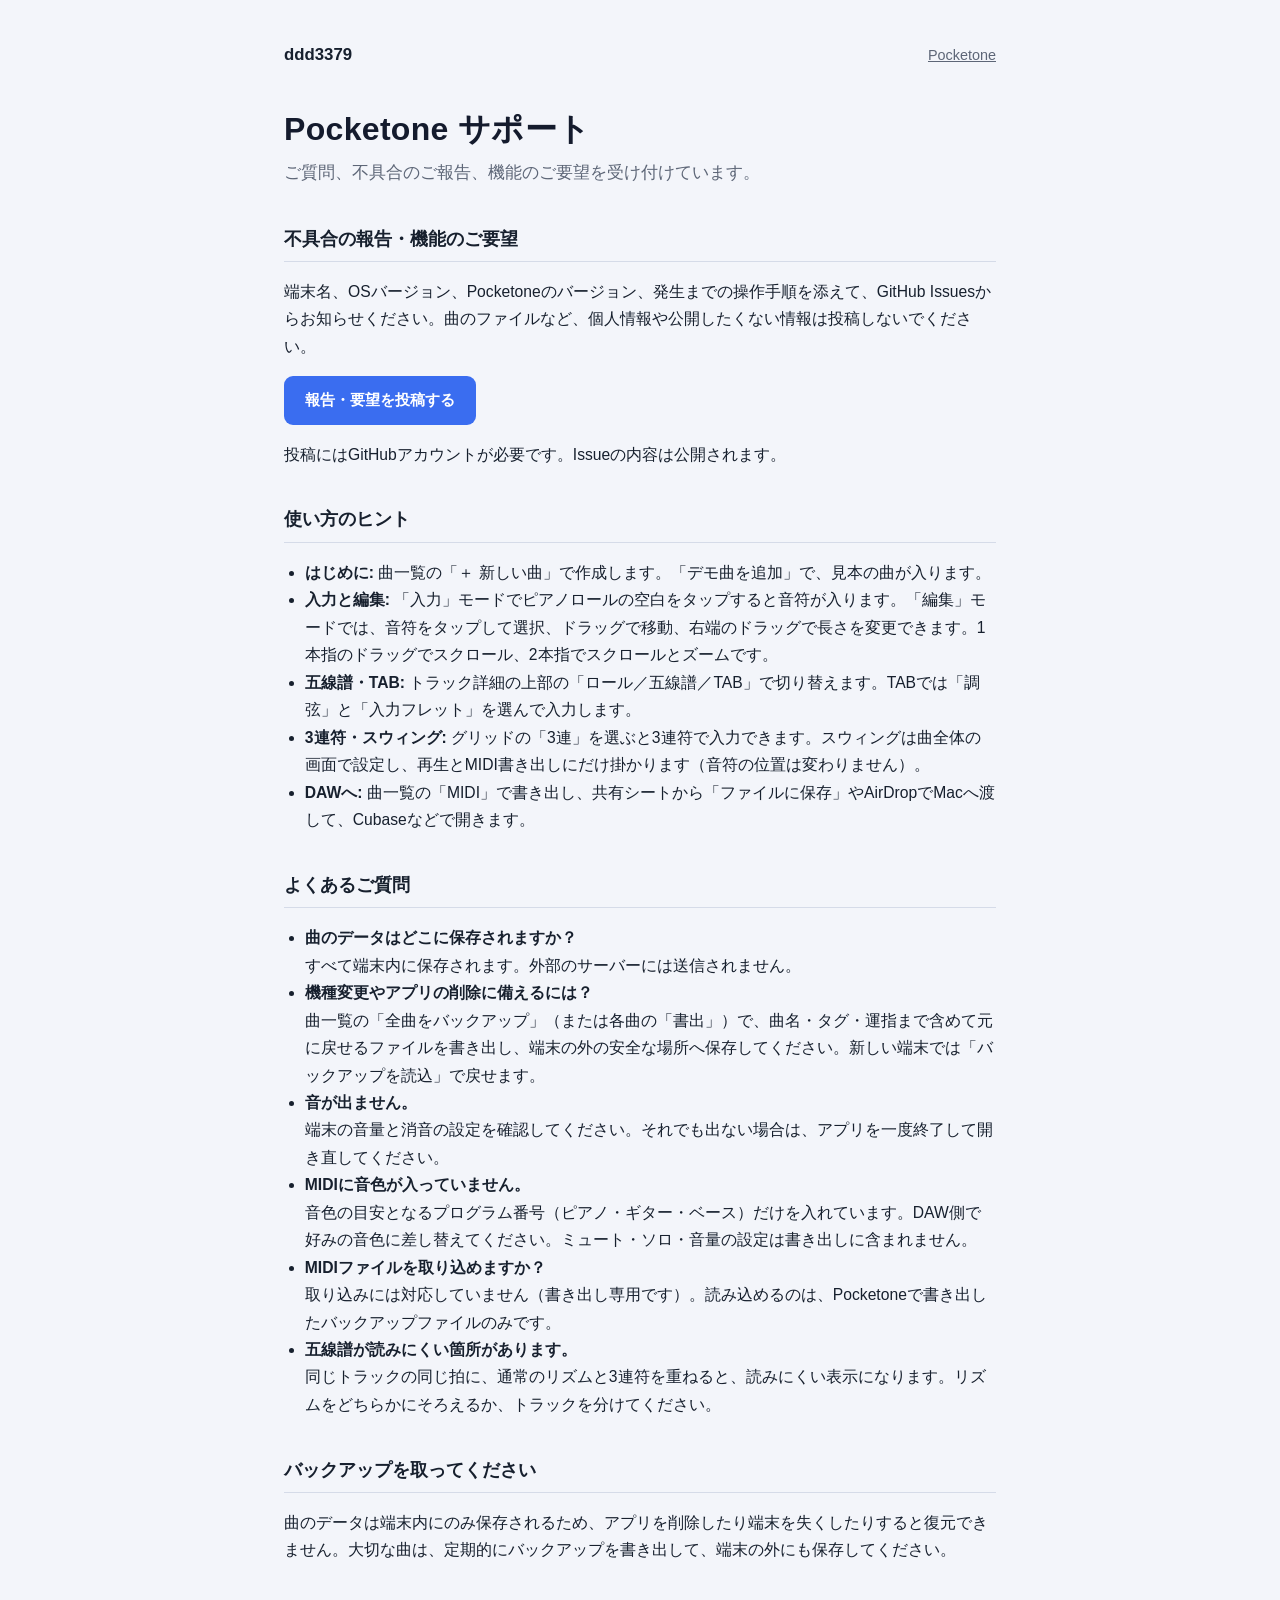
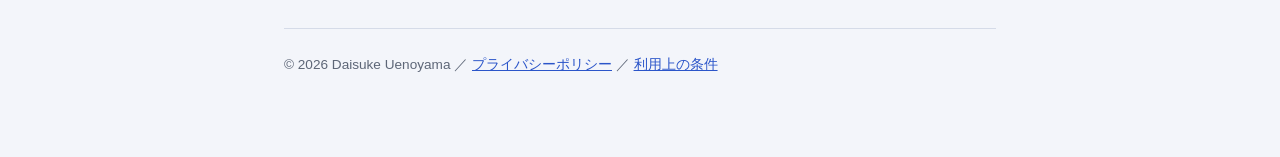
==== pocketone/support.html @ 463555d8 "Add Pocketone support and privacy pages" ====
<!doctype html>
<html lang="ja">
<head>
  <meta charset="utf-8">
  <meta name="viewport" content="width=device-width, initial-scale=1">
  <title>Pocketone — サポート</title>
  <link rel="stylesheet" href="./style.css">
</head>
<body>
<div class="wrap">
  <header class="site">
    <a class="brand" href="/">ddd3379</a>
    <nav class="crumbs"><a href="./">Pocketone</a></nav>
  </header>

  <h1>Pocketone サポート</h1>
  <p class="lead">ご質問、不具合のご報告、機能のご要望を受け付けています。</p>

  <h2>不具合の報告・機能のご要望</h2>
  <p>端末名、OSバージョン、Pocketoneのバージョン、発生までの操作手順を添えて、GitHub Issuesからお知らせください。曲のファイルなど、個人情報や公開したくない情報は投稿しないでください。</p>
  <p><a class="button" href="https://github.com/ddd3379/ddd3379.github.io/issues/new?title=%5BPocketone%5D%20">報告・要望を投稿する</a></p>
  <p>投稿にはGitHubアカウントが必要です。Issueの内容は公開されます。</p>

  <h2>使い方のヒント</h2>
  <ul class="plain">
    <li><strong>はじめに:</strong> 曲一覧の「＋ 新しい曲」で作成します。「デモ曲を追加」で、見本の曲が入ります。</li>
    <li><strong>入力と編集:</strong> 「入力」モードでピアノロールの空白をタップすると音符が入ります。「編集」モードでは、音符をタップして選択、ドラッグで移動、右端のドラッグで長さを変更できます。1本指のドラッグでスクロール、2本指でスクロールとズームです。</li>
    <li><strong>五線譜・TAB:</strong> トラック詳細の上部の「ロール／五線譜／TAB」で切り替えます。TABでは「調弦」と「入力フレット」を選んで入力します。</li>
    <li><strong>3連符・スウィング:</strong> グリッドの「3連」を選ぶと3連符で入力できます。スウィングは曲全体の画面で設定し、再生とMIDI書き出しにだけ掛かります（音符の位置は変わりません）。</li>
    <li><strong>DAWへ:</strong> 曲一覧の「MIDI」で書き出し、共有シートから「ファイルに保存」やAirDropでMacへ渡して、Cubaseなどで開きます。</li>
  </ul>

  <h2>よくあるご質問</h2>
  <ul class="plain">
    <li><strong>曲のデータはどこに保存されますか？</strong><br>すべて端末内に保存されます。外部のサーバーには送信されません。</li>
    <li><strong>機種変更やアプリの削除に備えるには？</strong><br>曲一覧の「全曲をバックアップ」（または各曲の「書出」）で、曲名・タグ・運指まで含めて元に戻せるファイルを書き出し、端末の外の安全な場所へ保存してください。新しい端末では「バックアップを読込」で戻せます。</li>
    <li><strong>音が出ません。</strong><br>端末の音量と消音の設定を確認してください。それでも出ない場合は、アプリを一度終了して開き直してください。</li>
    <li><strong>MIDIに音色が入っていません。</strong><br>音色の目安となるプログラム番号（ピアノ・ギター・ベース）だけを入れています。DAW側で好みの音色に差し替えてください。ミュート・ソロ・音量の設定は書き出しに含まれません。</li>
    <li><strong>MIDIファイルを取り込めますか？</strong><br>取り込みには対応していません（書き出し専用です）。読み込めるのは、Pocketoneで書き出したバックアップファイルのみです。</li>
    <li><strong>五線譜が読みにくい箇所があります。</strong><br>同じトラックの同じ拍に、通常のリズムと3連符を重ねると、読みにくい表示になります。リズムをどちらかにそろえるか、トラックを分けてください。</li>
  </ul>

  <h2>バックアップを取ってください</h2>
  <p>曲のデータは端末内にのみ保存されるため、アプリを削除したり端末を失くしたりすると復元できません。大切な曲は、定期的にバックアップを書き出して、端末の外にも保存してください。</p>

  <footer class="site">
    &copy; 2026 Daisuke Uenoyama ／ <a href="./privacy.html">プライバシーポリシー</a> ／ <a href="./terms.html">利用上の条件</a>
  </footer>
</div>
</body>
</html>
---- pocketone/style.css ----
:root {
  --ink: #17202e;
  --paper: #f3f5fa;
  --accent: #3a6df0;
  --accent-strong: #2b55c9;
  --muted: #5d6677;
  --border: #d5dbe8;
  --card: #ffffff;
  --navy: #141b2d;
}

@media (prefers-color-scheme: dark) {
  :root {
    --ink: #e8ecf4;
    --paper: #12151c;
    --accent: #4a82f5;
    --accent-strong: #8fb3ff;
    --muted: #a3acbd;
    --border: #2d3446;
    --card: #1b2030;
    --navy: #e8ecf4;
  }
}

* { box-sizing: border-box; }
html { -webkit-text-size-adjust: 100%; }
body {
  margin: 0;
  background: var(--paper);
  color: var(--ink);
  font-family: -apple-system, BlinkMacSystemFont, "Hiragino Sans", "Yu Gothic UI", "Segoe UI", sans-serif;
  line-height: 1.75;
}
.wrap { max-width: 760px; margin: 0 auto; padding: 2.5rem 1.5rem 5rem; }
header.site { display: flex; align-items: baseline; justify-content: space-between; gap: .75rem; flex-wrap: wrap; margin-bottom: 2.5rem; }
header.site a.brand { color: var(--ink); font-size: 1.05rem; font-weight: 700; text-decoration: none; }
nav.crumbs { color: var(--muted); font-size: .9rem; }
nav.crumbs a { color: var(--muted); }
.hero { display: grid; grid-template-columns: 112px 1fr; gap: 1.5rem; align-items: center; margin-bottom: 2rem; }
.app-icon { width: 112px; height: 112px; border-radius: 24px; box-shadow: 0 10px 28px rgba(0, 0, 0, .22); }
h1 { color: var(--navy); font-size: 2rem; letter-spacing: .01em; line-height: 1.3; margin: 0 0 .45rem; }
h2 { border-bottom: 1px solid var(--border); font-size: 1.15rem; margin: 2.2rem 0 .8rem; padding-bottom: .4rem; }
h3 { font-size: 1rem; margin: 1.6rem 0 .4rem; }
p, li { font-size: .98rem; }
p.lead { color: var(--muted); font-size: 1.05rem; margin: 0; }
a { color: var(--accent-strong); }
.updated { color: var(--muted); font-size: .85rem; margin-bottom: 2rem; }
.card { background: var(--card); border: 1px solid var(--border); border-radius: 14px; margin: 1rem 0; padding: 1.3rem 1.4rem; }
.card h2 { margin-top: 0; }
.button { background: var(--accent); border-radius: 9px; color: white; display: inline-block; font-size: .95rem; font-weight: 650; padding: .7rem 1.3rem; text-decoration: none; }
.button:visited { color: white; }
ul.plain { padding-left: 1.3rem; }
footer.site { border-top: 1px solid var(--border); color: var(--muted); font-size: .85rem; margin-top: 4rem; padding-top: 1.5rem; }
@media (max-width: 520px) {
  .hero { grid-template-columns: 76px 1fr; gap: 1rem; }
  .app-icon { border-radius: 17px; height: 76px; width: 76px; }
  h1 { font-size: 1.65rem; }
}
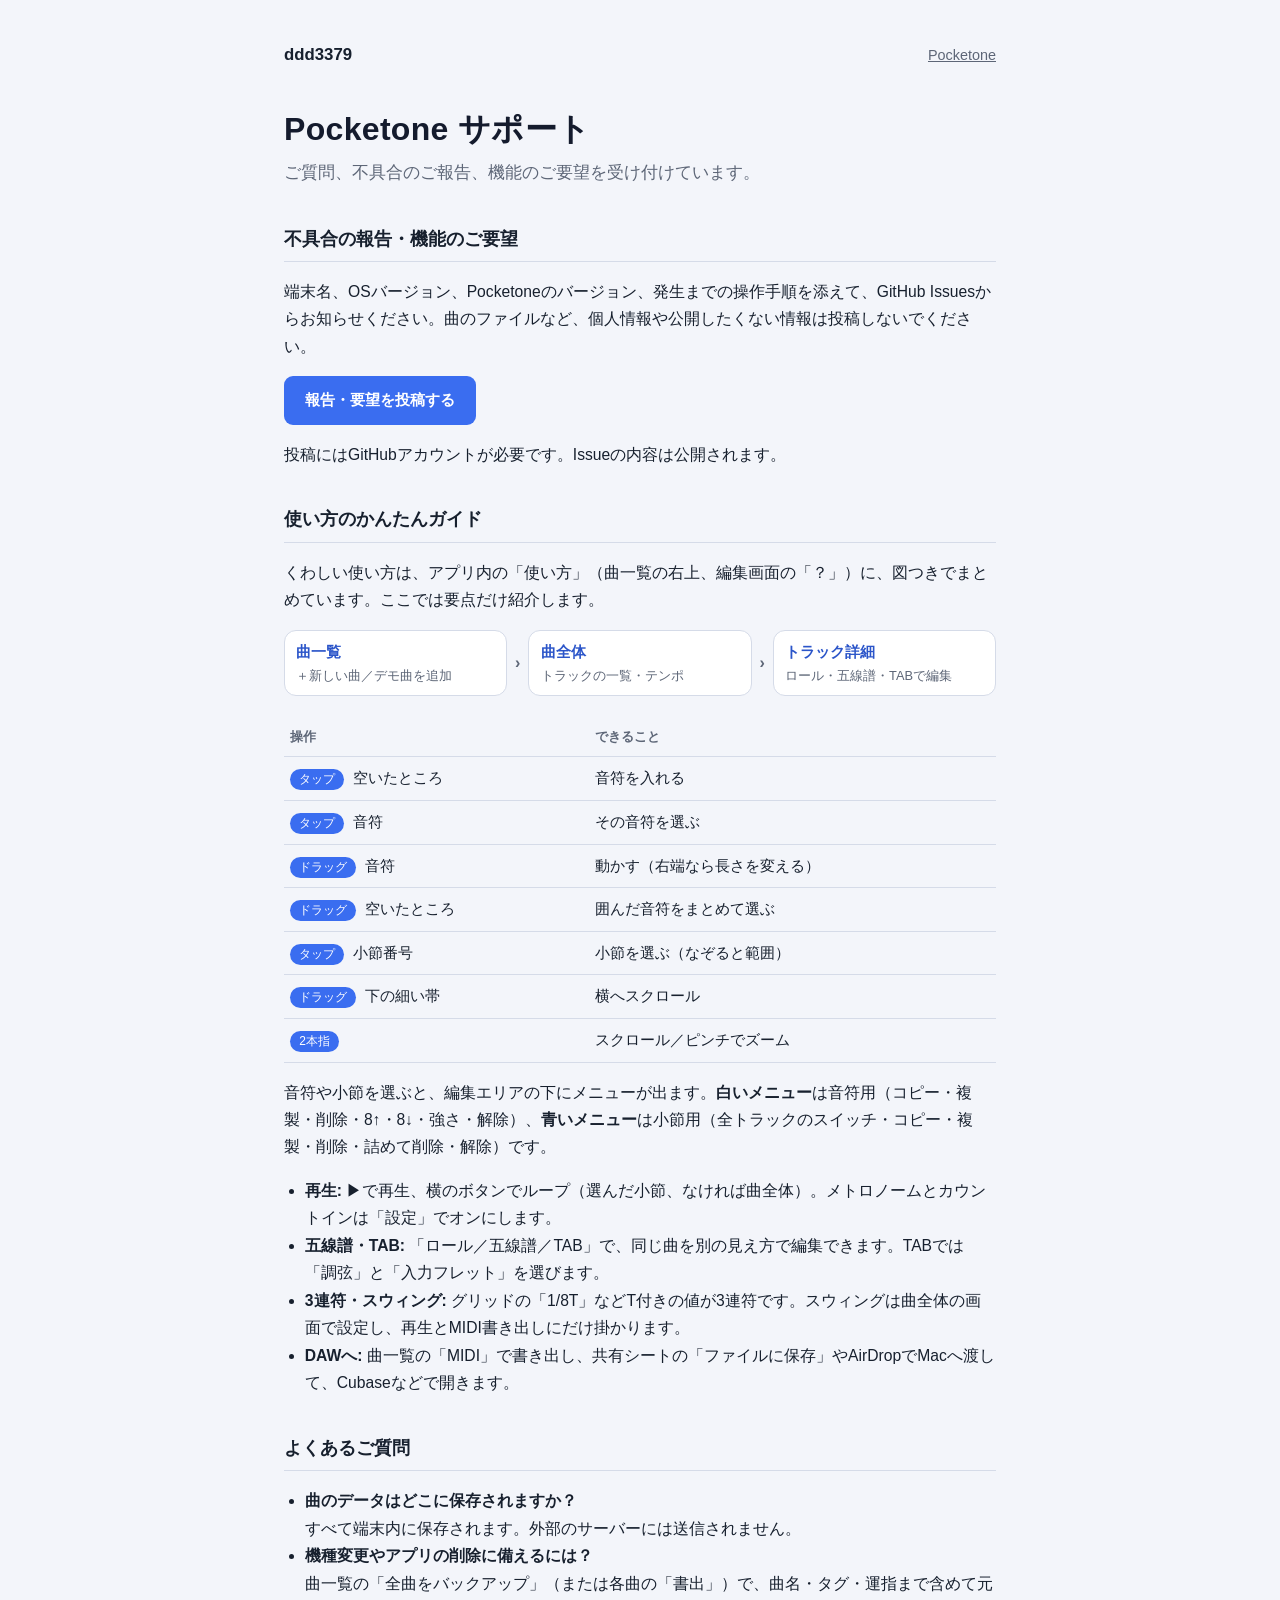
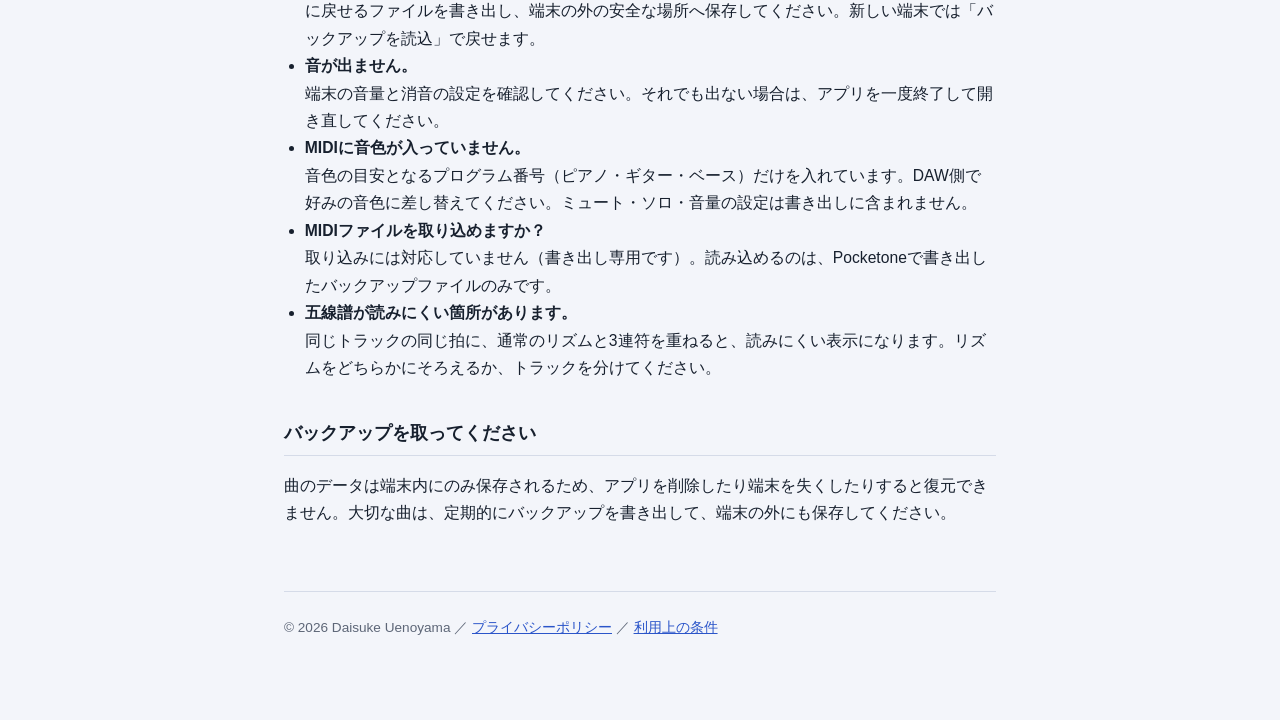
==== commit c2f39994: "Pocketone support: simpler guide with flow and operations table Co-Authored-By: Claude Sonnet 5.5 <n" ====
--- a/pocketone/support.html
+++ b/pocketone/support.html
@@ -21,13 +21,33 @@
   <p><a class="button" href="https://github.com/ddd3379/ddd3379.github.io/issues/new?title=%5BPocketone%5D%20">報告・要望を投稿する</a></p>
   <p>投稿にはGitHubアカウントが必要です。Issueの内容は公開されます。</p>
 
-  <h2>使い方のヒント</h2>
+  <h2>使い方のかんたんガイド</h2>
+  <p>くわしい使い方は、アプリ内の「使い方」（曲一覧の右上、編集画面の「？」）に、図つきでまとめています。ここでは要点だけ紹介します。</p>
+
+  <div class="flow">
+    <div><strong>曲一覧</strong><span>＋新しい曲／デモ曲を追加</span></div><b>›</b>
+    <div><strong>曲全体</strong><span>トラックの一覧・テンポ</span></div><b>›</b>
+    <div><strong>トラック詳細</strong><span>ロール・五線譜・TABで編集</span></div>
+  </div>
+
+  <table class="ops">
+    <tr><th>操作</th><th>できること</th></tr>
+    <tr><td><span class="g">タップ</span> 空いたところ</td><td>音符を入れる</td></tr>
+    <tr><td><span class="g">タップ</span> 音符</td><td>その音符を選ぶ</td></tr>
+    <tr><td><span class="g">ドラッグ</span> 音符</td><td>動かす（右端なら長さを変える）</td></tr>
+    <tr><td><span class="g">ドラッグ</span> 空いたところ</td><td>囲んだ音符をまとめて選ぶ</td></tr>
+    <tr><td><span class="g">タップ</span> 小節番号</td><td>小節を選ぶ（なぞると範囲）</td></tr>
+    <tr><td><span class="g">ドラッグ</span> 下の細い帯</td><td>横へスクロール</td></tr>
+    <tr><td><span class="g">2本指</span></td><td>スクロール／ピンチでズーム</td></tr>
+  </table>
+
+  <p>音符や小節を選ぶと、編集エリアの下にメニューが出ます。<strong>白いメニュー</strong>は音符用（コピー・複製・削除・8↑・8↓・強さ・解除）、<strong>青いメニュー</strong>は小節用（全トラックのスイッチ・コピー・複製・削除・詰めて削除・解除）です。</p>
+
   <ul class="plain">
-    <li><strong>はじめに:</strong> 曲一覧の「＋ 新しい曲」で作成します。「デモ曲を追加」で、見本の曲が入ります。</li>
-    <li><strong>入力と編集:</strong> 「入力」モードでピアノロールの空白をタップすると音符が入ります。「編集」モードでは、音符をタップして選択、ドラッグで移動、右端のドラッグで長さを変更できます。1本指のドラッグでスクロール、2本指でスクロールとズームです。</li>
-    <li><strong>五線譜・TAB:</strong> トラック詳細の上部の「ロール／五線譜／TAB」で切り替えます。TABでは「調弦」と「入力フレット」を選んで入力します。</li>
-    <li><strong>3連符・スウィング:</strong> グリッドの「3連」を選ぶと3連符で入力できます。スウィングは曲全体の画面で設定し、再生とMIDI書き出しにだけ掛かります（音符の位置は変わりません）。</li>
-    <li><strong>DAWへ:</strong> 曲一覧の「MIDI」で書き出し、共有シートから「ファイルに保存」やAirDropでMacへ渡して、Cubaseなどで開きます。</li>
+    <li><strong>再生:</strong> ▶で再生、横のボタンでループ（選んだ小節、なければ曲全体）。メトロノームとカウントインは「設定」でオンにします。</li>
+    <li><strong>五線譜・TAB:</strong> 「ロール／五線譜／TAB」で、同じ曲を別の見え方で編集できます。TABでは「調弦」と「入力フレット」を選びます。</li>
+    <li><strong>3連符・スウィング:</strong> グリッドの「1/8T」などT付きの値が3連符です。スウィングは曲全体の画面で設定し、再生とMIDI書き出しにだけ掛かります。</li>
+    <li><strong>DAWへ:</strong> 曲一覧の「MIDI」で書き出し、共有シートの「ファイルに保存」やAirDropでMacへ渡して、Cubaseなどで開きます。</li>
   </ul>
 
   <h2>よくあるご質問</h2>
--- a/pocketone/style.css
+++ b/pocketone/style.css
@@ -56,3 +56,15 @@
   .app-icon { border-radius: 17px; height: 76px; width: 76px; }
   h1 { font-size: 1.65rem; }
 }
+
+.flow { display: flex; align-items: stretch; gap: .5rem; margin: 1rem 0 1.4rem; }
+.flow > b { align-self: center; color: var(--muted); }
+.flow > div { flex: 1; background: var(--card); border: 1px solid var(--border); border-radius: 12px; padding: .6rem .7rem; display: flex; flex-direction: column; min-width: 0; }
+.flow strong { color: var(--accent-strong); font-size: .92rem; }
+.flow span { color: var(--muted); font-size: .8rem; line-height: 1.5; }
+table.ops { width: 100%; border-collapse: collapse; margin: 1rem 0; }
+table.ops th, table.ops td { text-align: left; padding: .5rem .4rem; border-bottom: 1px solid var(--border); font-size: .95rem; }
+table.ops th { color: var(--muted); font-size: .8rem; font-weight: 600; }
+table.ops td:first-child { white-space: nowrap; }
+.g { display: inline-block; background: var(--accent); color: #fff; border-radius: 999px; font-size: .75rem; padding: 0 .55rem; margin-right: .3rem; }
+@media (max-width: 520px) { .flow { flex-direction: column; } .flow > b { transform: rotate(90deg); } table.ops td:first-child { white-space: normal; } }
